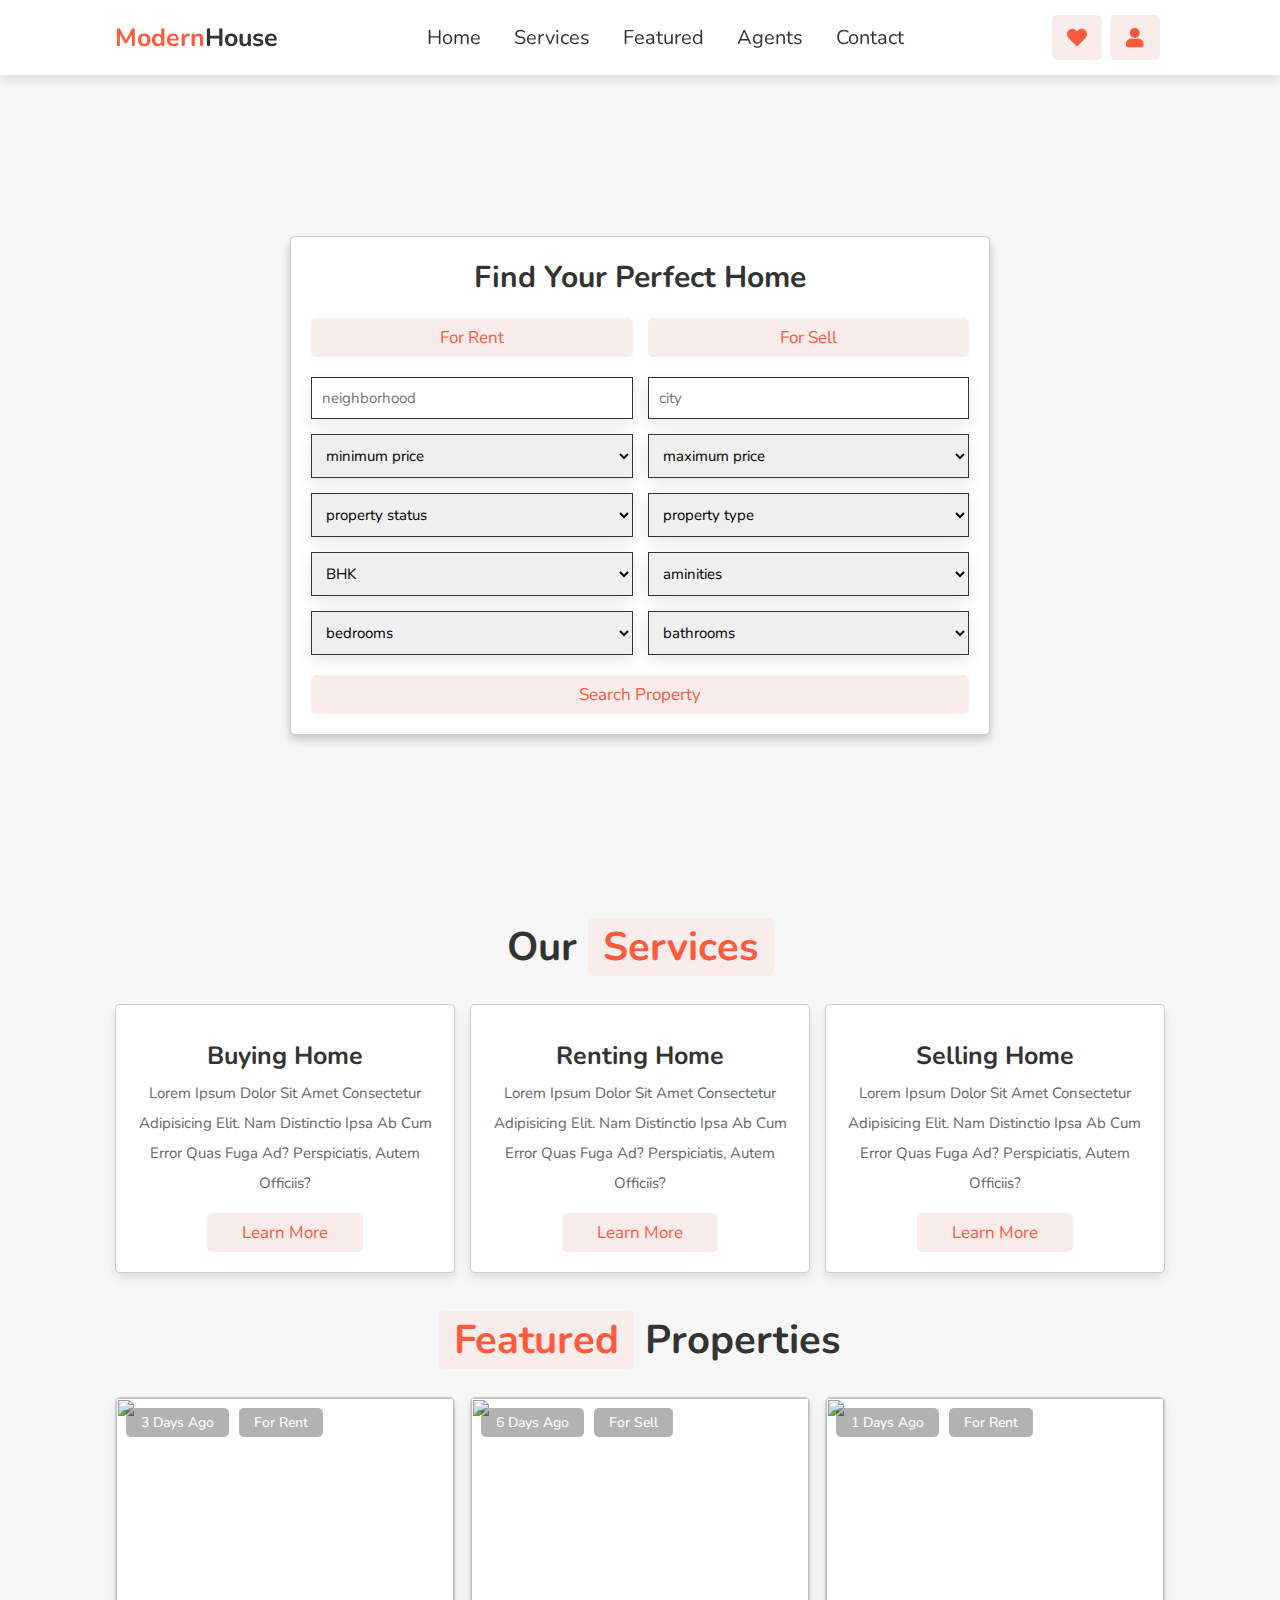
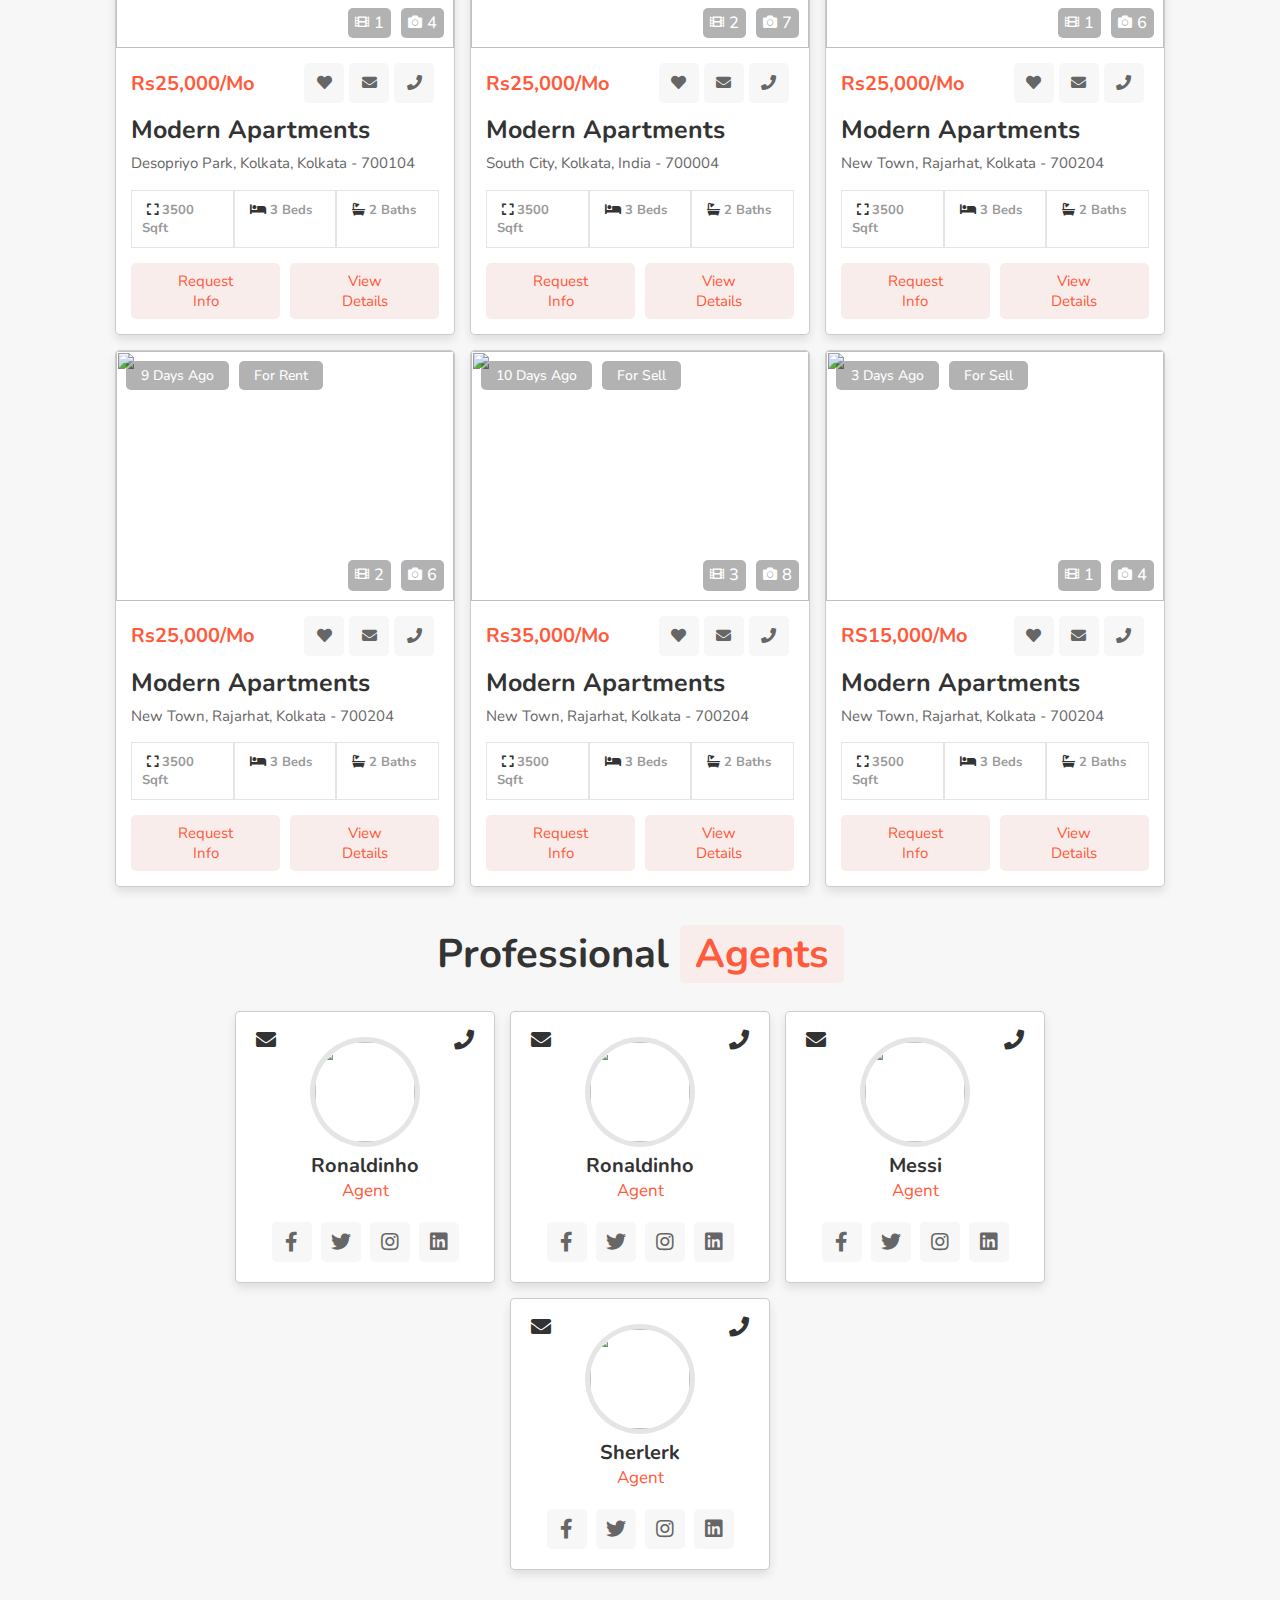
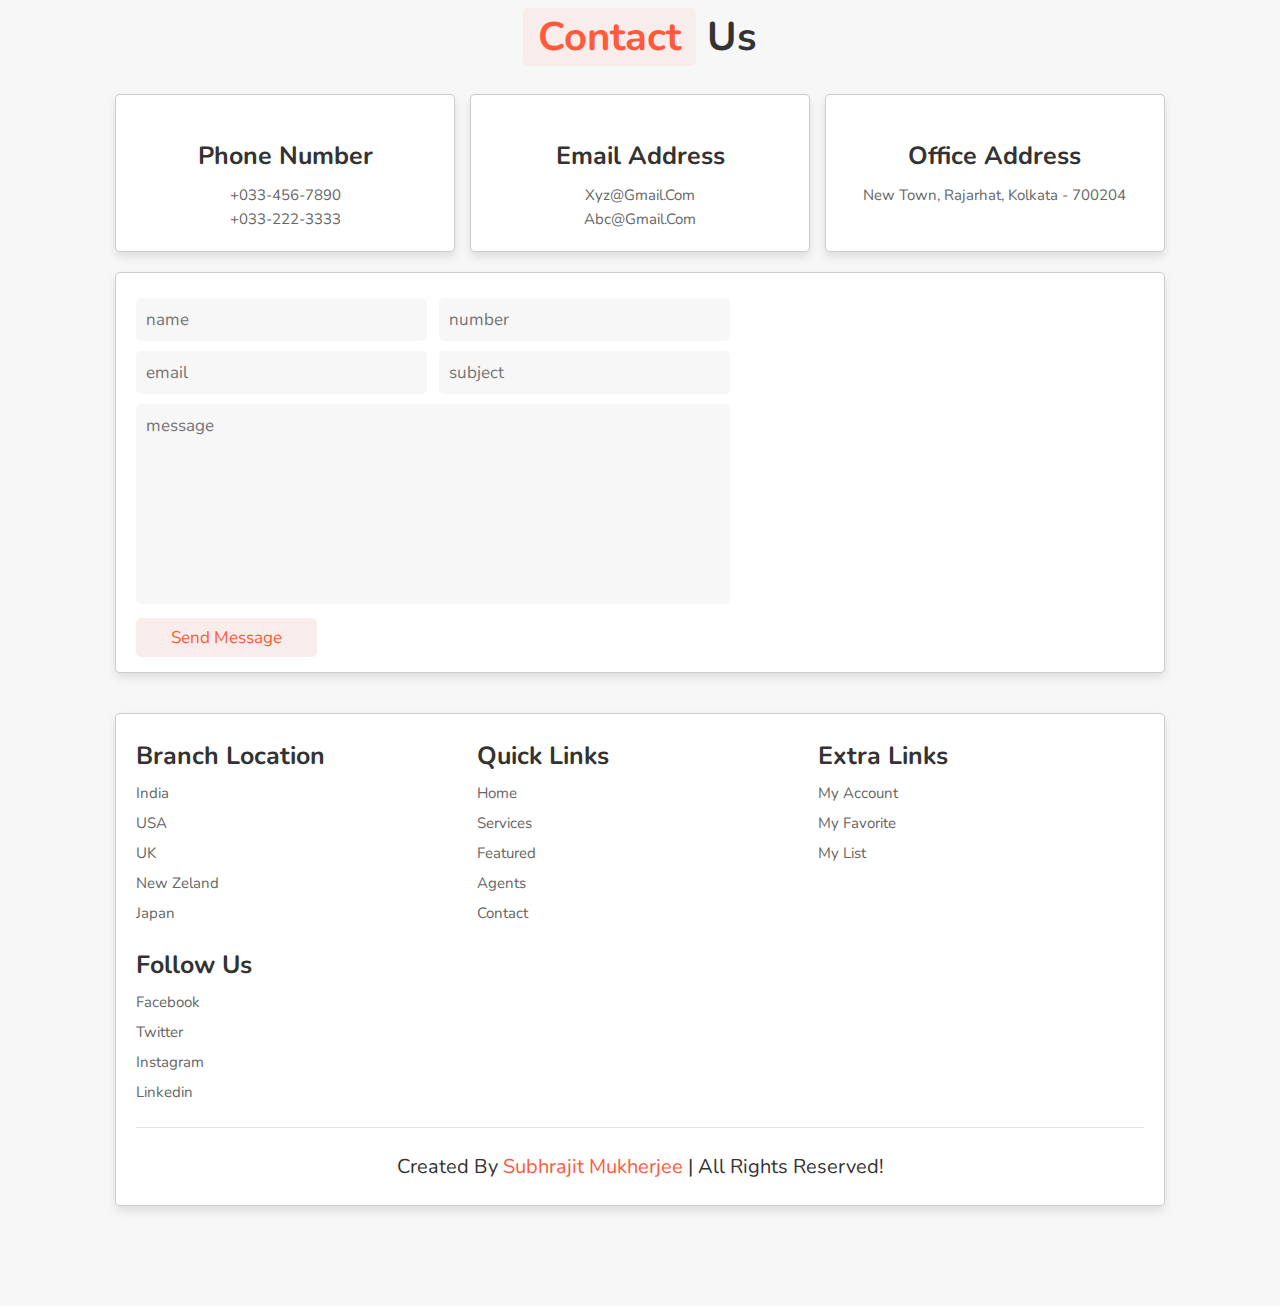
==== index.html @ c521984c "Add files via upload" ====
<!DOCTYPE html>
<html lang="en">
<head>
    <meta charset="UTF-8">
    <meta http-equiv="X-UA-Compatible" content="IE=edge">
    <meta name="viewport" content="width=device-width, initial-scale=1.0">
    <title>Modern House</title>
    <link rel="stylesheet" href="https://cdnjs.cloudflare.com/ajax/libs/font-awesome/5.15.3/css/all.min.css">
    <link rel="stylesheet" href="style.css">

</head>
<body>
<header>

    <a href="#" class="logo"><span>Modern</span>House</a>

    <nav class="navbar">
        <a href="#home">home</a>
        <a href="#services">services</a>
        <a href="#featured">featured</a>
        <a href="#agents">agents</a>
        <a href="#contact">contact</a>
    </nav>

    <div class="icons">
        <div id="menu-bars" class="fas fa-bars"></div>
        <a href="#" class="fas fa-heart"></a>
        <a href="#" class="fas fa-user"></a>
    </div>

</header>


<section class="home" id="home">

    <form action="">

        <h3>find your perfect home</h3>

        <div class="buttons-container">
            <a href="#" class="btn">for rent</a>
            <a href="#" class="btn">for sell</a>
        </div>

        <div class="inputBox">
            <input type="search" name="" placeholder="neighborhood" id="">
            <input type="search" name="" placeholder="city" id="">
            <select name="" id="">
                <option value="" disabled hidden selected>minimum price</option>
                <option value="Rs.5000">Rs.5000</option>
                <option value="Rs.10000">Rs10000</option>
                <option value="Rs15000">Rs15000</option>
                <option value="Rs20000">Rs20000</option>
                <option value="Rs25000">Rs25000</option>
            </select>
            <select name="" id="">
                <option value="" disabled hidden selected>maximum price</option>
                <option value="Rs30000">Rs30000</option>
                <option value="Rs35000">Rs35000</option>
                <option value="Rs40000">Rs40000</option>
                <option value="Rs45000">Rs45000</option>
                <option value="Rs50000">Rs50000</option>
            </select>
            <select name="" id="">
                <option value="" disabled hidden selected>property status</option>
                <option value="Ready To Move">Ready To Move</option>
                <option value="under construction">under construction</option>
                <option value="furnished">furnished</option>
                <option value="semi-furnished">semi-furnished</option>
                <option value="unfurnished">unfurnished</option>
            </select>
            <select name="" id="">
                <option value="" disabled hidden selected>property type</option>
                <option value="flat">flat</option>
                <option value="house">house</option>
                <option value="shop">shop</option>
                <option value="warehouse">warehouse</option>
                <option value="land">land</option>
            </select>
            <select name="" id="">
                <option value="" disabled hidden selected>BHK</option>
                <option value="1 BHK">1 BHK</option>
                <option value="2 BHK">2 BHK</option>
                <option value="3 BHK">3 BHK</option>
                <option value="4 BHK">4 BHK</option>
                <option value="5 BHK">5 BHK</option>
            </select>
            <select name="" id="">
                <option value="" disabled hidden selected>aminities</option>
                <option value="parking space">parking space</option>
                <option value="swimming pool">swimming pool</option>
                <option value="playground">playground</option>
                <option value="security">security</option>
                <option value="all">all</option>
            </select>
            <select name="" id="">
                <option value="" disabled hidden selected>bedrooms</option>
                <option value="1 bedroom">1 bedroom</option>
                <option value="2 bedroom">2 bedroom</option>
                <option value="3 bedroom">3 bedroom</option>
                <option value="4 bedroom">4 bedroom</option>
                <option value="5 bedroom">5 bedroom</option>
            </select>
            <select name="" id="">
                <option value="" disabled hidden selected>bathrooms</option>
                <option value="1 bathroom">1 bathroom</option>
                <option value="2 bathroom">2 bathroom</option>
                <option value="3 bathroom">3 bedroom</option>
                <option value="4 bathroom">4 bathroom</option>
                <option value="5 bathroom">5 bathroom</option>
            </select>
        </div>

        <input type="submit" value="search property" class="btn">

    </form>

</section>


<section class="services" id="services">

    <h1 class="heading"> our <span>services</span> </h1>

    <div class="box-container">

        <div class="box">
            <img src="images/s-1.png" alt="">
            <h3>buying home</h3>
            <p>Lorem ipsum dolor sit amet consectetur adipisicing elit. Nam distinctio ipsa ab cum error quas fuga ad? Perspiciatis, autem officiis?</p>
            <a href="#" class="btn">learn more</a>
        </div>

        <div class="box">
            <img src="images/s-2.png" alt="">
            <h3>renting home</h3>
            <p>Lorem ipsum dolor sit amet consectetur adipisicing elit. Nam distinctio ipsa ab cum error quas fuga ad? Perspiciatis, autem officiis?</p>
            <a href="#" class="btn">learn more</a>
        </div>

        <div class="box">
            <img src="images/s-3.png" alt="">
            <h3>selling home</h3>
            <p>Lorem ipsum dolor sit amet consectetur adipisicing elit. Nam distinctio ipsa ab cum error quas fuga ad? Perspiciatis, autem officiis?</p>
            <a href="#" class="btn">learn more</a>
        </div>

    </div>

</section>


<section class="featured" id="featured">

    <h1 class="heading"> <span>featured</span> properties </h1>

    <div class="box-container">

        <div class="box">
            <div class="image-container">
                <img src="images/img-1.jpg" alt="">
                <div class="info">
                    <h3>3 days ago</h3>
                    <h3>for rent</h3>
                </div>
                <div class="icons">
                    <a href="#" class="fas fa-film"><h3>1</h3></a>
                    <a href="#" class="fas fa-camera"><h3>4</h3></a>
                </div>
            </div>
            <div class="content">
                <div class="price">
                    <h3>Rs25,000/mo</h3>
                    <a href="#" class="fas fa-heart"></a>
                    <a href="#" class="fas fa-envelope"></a>
                    <a href="#" class="fas fa-phone"></a>
                </div>
                <div class="location">
                    <h3>modern apartments</h3>
                    <p>Desopriyo Park, Kolkata, kolkata - 700104</p>
                </div>
                <div class="details">
                    <h3> <i class="fas fa-expand"></i> 3500 sqft </h3>
                    <h3> <i class="fas fa-bed"></i> 3 beds </h3>
                    <h3> <i class="fas fa-bath"></i> 2 baths </h3>
                </div>
                <div class="buttons">
                    <a href="#" class="btn">request info</a>
                    <a href="#" class="btn">view details</a>
                </div>
            </div>
        </div>

        <div class="box">
            <div class="image-container">
                <img src="images/img-2.jpg" alt="">
                <div class="info">
                    <h3>6 days ago</h3>
                    <h3>for sell</h3>
                </div>
                <div class="icons">
                    <a href="#" class="fas fa-film"><h3>2</h3></a>
                    <a href="#" class="fas fa-camera"><h3>7</h3></a>
                </div>
            </div>
            <div class="content">
                <div class="price">
                    <h3>Rs25,000/mo</h3>
                    <a href="#" class="fas fa-heart"></a>
                    <a href="#" class="fas fa-envelope"></a>
                    <a href="#" class="fas fa-phone"></a>
                </div>
                <div class="location">
                    <h3>modern apartments</h3>
                    <p>South City, kolkata, india - 700004</p>
                </div>
                <div class="details">
                    <h3> <i class="fas fa-expand"></i> 3500 sqft </h3>
                    <h3> <i class="fas fa-bed"></i> 3 beds </h3>
                    <h3> <i class="fas fa-bath"></i> 2 baths </h3>
                </div>
                <div class="buttons">
                    <a href="#" class="btn">request info</a>
                    <a href="#" class="btn">view details</a>
                </div>
            </div>
        </div>

        <div class="box">
            <div class="image-container">
                <img src="images/img-3.jpg" alt="">
                <div class="info">
                    <h3>1 days ago</h3>
                    <h3>for rent</h3>
                </div>
                <div class="icons">
                    <a href="#" class="fas fa-film"><h3>1</h3></a>
                    <a href="#" class="fas fa-camera"><h3>6</h3></a>
                </div>
            </div>
            <div class="content">
                <div class="price">
                    <h3>Rs25,000/mo</h3>
                    <a href="#" class="fas fa-heart"></a>
                    <a href="#" class="fas fa-envelope"></a>
                    <a href="#" class="fas fa-phone"></a>
                </div>
                <div class="location">
                    <h3>modern apartments</h3>
                    <p>New Town, Rajarhat, kolkata - 700204</p>
                </div>
                <div class="details">
                    <h3> <i class="fas fa-expand"></i> 3500 sqft </h3>
                    <h3> <i class="fas fa-bed"></i> 3 beds </h3>
                    <h3> <i class="fas fa-bath"></i> 2 baths </h3>
                </div>
                <div class="buttons">
                    <a href="#" class="btn">request info</a>
                    <a href="#" class="btn">view details</a>
                </div>
            </div>
        </div>

        <div class="box">
            <div class="image-container">
                <img src="images/img-4.jpg" alt="">
                <div class="info">
                    <h3>9 days ago</h3>
                    <h3>for rent</h3>
                </div>
                <div class="icons">
                    <a href="#" class="fas fa-film"><h3>2</h3></a>
                    <a href="#" class="fas fa-camera"><h3>6</h3></a>
                </div>
            </div>
            <div class="content">
                <div class="price">
                    <h3>Rs25,000/mo</h3>
                    <a href="#" class="fas fa-heart"></a>
                    <a href="#" class="fas fa-envelope"></a>
                    <a href="#" class="fas fa-phone"></a>
                </div>
                <div class="location">
                    <h3>modern apartments</h3>
                    <p>New Town, Rajarhat, kolkata - 700204</p>
                </div>
                <div class="details">
                    <h3> <i class="fas fa-expand"></i> 3500 sqft </h3>
                    <h3> <i class="fas fa-bed"></i> 3 beds </h3>
                    <h3> <i class="fas fa-bath"></i> 2 baths </h3>
                </div>
                <div class="buttons">
                    <a href="#" class="btn">request info</a>
                    <a href="#" class="btn">view details</a>
                </div>
            </div>
        </div>

        <div class="box">
            <div class="image-container">
                <img src="images/img-5.jpg" alt="">
                <div class="info">
                    <h3>10 days ago</h3>
                    <h3>for sell</h3>
                </div>
                <div class="icons">
                    <a href="#" class="fas fa-film"><h3>3</h3></a>
                    <a href="#" class="fas fa-camera"><h3>8</h3></a>
                </div>
            </div>
            <div class="content">
                <div class="price">
                    <h3>Rs35,000/mo</h3>
                    <a href="#" class="fas fa-heart"></a>
                    <a href="#" class="fas fa-envelope"></a>
                    <a href="#" class="fas fa-phone"></a>
                </div>
                <div class="location">
                    <h3>modern apartments</h3>
                    <p>New Town, Rajarhat, kolkata - 700204</p>
                </div>
                <div class="details">
                    <h3> <i class="fas fa-expand"></i> 3500 sqft </h3>
                    <h3> <i class="fas fa-bed"></i> 3 beds </h3>
                    <h3> <i class="fas fa-bath"></i> 2 baths </h3>
                </div>
                <div class="buttons">
                    <a href="#" class="btn">request info</a>
                    <a href="#" class="btn">view details</a>
                </div>
            </div>
        </div>

        <div class="box">
            <div class="image-container">
                <img src="images/img-6.jpg" alt="">
                <div class="info">
                    <h3>3 days ago</h3>
                    <h3>for sell</h3>
                </div>
                <div class="icons">
                    <a href="#" class="fas fa-film"><h3>1</h3></a>
                    <a href="#" class="fas fa-camera"><h3>4</h3></a>
                </div>
            </div>
            <div class="content">
                <div class="price">
                    <h3>RS15,000/mo</h3>
                    <a href="#" class="fas fa-heart"></a>
                    <a href="#" class="fas fa-envelope"></a>
                    <a href="#" class="fas fa-phone"></a>
                </div>
                <div class="location">
                    <h3>modern apartments</h3>
                    <p>New Town, Rajarhat, kolkata - 700204</p>
                </div>
                <div class="details">
                    <h3> <i class="fas fa-expand"></i> 3500 sqft </h3>
                    <h3> <i class="fas fa-bed"></i> 3 beds </h3>
                    <h3> <i class="fas fa-bath"></i> 2 baths </h3>
                </div>
                <div class="buttons">
                    <a href="#" class="btn">request info</a>
                    <a href="#" class="btn">view details</a>
                </div>
            </div>
        </div>

    </div>
    
</section>

<section class="agents" id="agents">

    <h1 class="heading"> professional <span>agents</span> </h1>

    <div class="box-container">

        <div class="box">
            <a href="#" class="fas fa-envelope"></a>
            <a href="#" class="fas fa-phone"></a>
            <img src="images/pic-1.png" alt="">
            <h3>Ronaldinho</h3>
            <span>agent</span>
            <div class="share">
                <a href="#" class="fab fa-facebook-f"></a>
                <a href="#" class="fab fa-twitter"></a>
                <a href="#" class="fab fa-instagram"></a>
                <a href="#" class="fab fa-linkedin"></a>
            </div>
        </div>

        <div class="box">
            <a href="#" class="fas fa-envelope"></a>
            <a href="#" class="fas fa-phone"></a>
            <img src="images/pic-2.png" alt="">
            <h3>Ronaldinho</h3>
            <span>agent</span>
            <div class="share">
                <a href="#" class="fab fa-facebook-f"></a>
                <a href="#" class="fab fa-twitter"></a>
                <a href="#" class="fab fa-instagram"></a>
                <a href="#" class="fab fa-linkedin"></a>
            </div>
        </div>

        <div class="box">
            <a href="#" class="fas fa-envelope"></a>
            <a href="#" class="fas fa-phone"></a>
            <img src="images/pic-3.png" alt="">
            <h3>Messi</h3>
            <span>agent</span>
            <div class="share">
                <a href="#" class="fab fa-facebook-f"></a>
                <a href="#" class="fab fa-twitter"></a>
                <a href="#" class="fab fa-instagram"></a>
                <a href="#" class="fab fa-linkedin"></a>
            </div>
        </div>

        <div class="box">
            <a href="#" class="fas fa-envelope"></a>
            <a href="#" class="fas fa-phone"></a>
            <img src="images/pic-4.png" alt="">
            <h3>Sherlerk</h3>
            <span>agent</span>
            <div class="share">
                <a href="#" class="fab fa-facebook-f"></a>
                <a href="#" class="fab fa-twitter"></a>
                <a href="#" class="fab fa-instagram"></a>
                <a href="#" class="fab fa-linkedin"></a>
            </div>
        </div>

    </div>

</section>

<section class="contact" id="contact">

<h1 class="heading"> <span>contact</span> us </h1>

<div class="icons-container">

    <div class="icons">
        <img src="images/icon-1.png" alt="">
        <h3>phone number</h3>
        <p>+033-456-7890</p>
        <p>+033-222-3333</p>
    </div>

    <div class="icons">
        <img src="images/icon-2.png" alt="">
        <h3>email address</h3>
        <p>xyz@gmail.com</p>
        <p>abc@gmail.com</p>
    </div>

     <div class="icons">
        <img src="images/icon-3.png" alt="">
        <h3>office address</h3>
        <p>New Town, Rajarhat, kolkata - 700204</p>
    </div>

</div>
<div class="row">
    <form action="">
        <div class="inputBox">
            <input type="text" placeholder="name">
            <input type="number" placeholder="number">
        </div>
        <div class="inputBox">
            <input type="email" placeholder="email">
            <input type="text" placeholder="subject">
        </div>
        <textarea name="" placeholder="message" id="" cols="30" rows="10"></textarea>
        <input type="submit" value="send message" class="btn">
    </form>
    <iframe class="map" src="https://www.google.com/maps/place/James+Prinsep+Ghat/@22.553347,88.3310941,17z/data=!4m6!3m5!1s0x3a0277e8759cc711:0xd07fc37f36f0e58f!4b1!8m2!3d22.5552828!4d88.3311699"allowfullscreen="" loading="lazy"></iframe>
</div>
</section>
<section class="footer">
    <div class="footer-container">
        <div class="box-container">
            <div class="box">
                <h3>branch location</h3>
                <a href="#">india</a>
                <a href="#">USA</a>
                <a href="#">UK</a>
                <a href="#">New Zeland</a>
                <a href="#">japan</a>
            </div> 
            <div class="box">
                <h3>quick links</h3>
                <a href="#">home</a>
                <a href="#">services</a>
                <a href="#">featured</a>
                <a href="#">agents</a>
                <a href="#">contact</a>
            </div> 
            <div class="box">
                <h3>extra links</h3>
                <a href="#">my account</a>
                <a href="#">my favorite</a>
                <a href="#">my list</a>
            </div> 
            <div class="box">
                <h3>follow us</h3>
                <a href="#">facebook</a>
                <a href="#">twitter</a>
                <a href="#">instagram</a>
                <a href="#">linkedin</a>
            </div> 
        </div>
        <div class="credit">created by <span> Subhrajit Mukherjee </span> | all rights reserved! </div>
    </div>
</section>
<script src="scripts.js"></script>
</body>
</html>
---- style.css ----
@import url('https://fonts.googleapis.com/css2?family=Nunito:wght@200;300;400;600;700&display=swap');

:root{
    --red:#ff5a3c;
    --light-red:#f9edeb;
}
*{
    font-family: 'Nunito', sans-serif;
    margin:0; padding:0;
    box-sizing: border-box;
    outline: none; border:none;
    text-decoration: none;
    text-transform: capitalize;
}
html{
    font-size: 62.5%;
    overflow-x: hidden;
    scroll-behavior: smooth;
    scroll-padding-top: 7rem;
}
body{
    background:#f7f7f7;
}
section{
    padding:2rem 9%;
}
.btn{
    margin-top: 1rem;
    display: inline-block;
    padding:.8rem 3.5rem;
    border-radius: .5rem;
    font-size: 1.7rem;
    color:var(--red);
    background:var(--light-red);
    cursor: pointer;
    text-align: center;
}
.btn:hover{
    background:var(--red);
    color:#fff;
}
.heading{
    text-align: center;
    color:#333;
    font-size: 4rem;
    padding-bottom: 3rem;
}
.heading span{
    color:var(--red);
    background:var(--light-red);
    border-radius: .5rem;
    padding:.2rem 1.5rem;
}
header{
    position: fixed;
    top:0; left:0; right:0;
    z-index: 1000;
    background:#fff;
    padding:1.5rem 9%;
    box-shadow: 0 .5rem 1rem rgba(0,0,0,.1);
    display: flex;
    align-items: center;
    justify-content: space-between;
}
header .logo{
    font-weight: bolder;
    font-size: 2.5rem;
    color:#333;
}
header .logo span{
    color:var(--red);
}
header .navbar a{
    color:#333;
    font-size: 2rem;
    padding:0 1.5rem;
}
header .navbar a:hover{
    color:var(--red);
}
header .icons #menu-bars,
header .icons a{
    height:4.5rem;
    line-height: 4.5rem;
    width:5rem;
    font-size: 2rem;
    margin-right: .5rem;
    border-radius: .5rem;
    color:var(--red);
    background:var(--light-red);
    text-align: center;
}
header .icons #menu-bars:hover,
header .icons a:hover{
    background-color:var(--red);
    color:#fff;
}
header .icons #menu-bars{
    display: none;
}
.home{
    min-height: 100vh;
    background:url(../images/home-bg.jpg) no-repeat;
    background-size: cover;
    background-position: center;
    background-attachment: fixed;
    display: flex;
    align-items: center;
    justify-content: center;
}
.home form{
    margin-top: 7rem;
    background:#fff;
    border-radius: .5rem;
    box-shadow: 0 .5rem 1rem rgba(0,0,0,.2);
    border:.1rem solid rgba(0,0,0,.2);
    width:70rem;
    padding:2rem;
}
.home form h3{
    text-align: center;
    color:#333;
    font-size: 3rem;
}
.home form .buttons-container{
    display: flex;
    gap:1.5rem;
}

.home form .buttons-container .btn{
    flex:1;
}
.home form .inputBox{
    display: flex;
    flex-wrap: wrap;
    gap:1.5rem;
    margin-top: 2rem;
}
.home form .inputBox input,
.home form .inputBox select{
    flex:1 1 25rem;
    border:.1rem solid #333;
    box-shadow: 0 .5rem 1.5rem rgba(0,0,0,.1);
    font-size: 1.5rem;
    padding:1rem;
    text-transform: none;
}
.home form .btn{
    width: 100%;
    margin-top: 2rem;
}
.services .box-container{
    display: flex;
    flex-wrap: wrap;
    gap:1.5rem;
}
.services .box-container .box{
    flex:1 1 30rem;
    border-radius: .5rem;
    background:#fff;
    box-shadow: 0 .5rem 1rem rgba(0,0,0,.1);
    border:.1rem solid rgba(0,0,0,.2);
    text-align: center;
    padding:2rem;
}
.services .box-container .box h3{
    font-size: 2.5rem;
    color:#333;
}
.services .box-container .box p{
    font-size: 1.5rem;
    color:#666;
    padding:.5rem 0;
    line-height: 2;
}
.featured .box-container{
    display: flex;
    flex-wrap: wrap;
    gap:1.5rem;
}
.featured .box-container .box{
    border:.1rem solid rgba(0,0,0,.2);
    box-shadow: 0 .5rem 1rem rgba(0,0,0,.1);
    border-radius: .5rem;
    overflow:hidden;
    background:#fff;
    flex:1 1 30rem;
}
.featured .box-container .box .image-container{
    overflow:hidden;
    position: relative;
    width: 100%;
    height: 25rem;
}
.featured .box-container .box .image-container img{
    width: 100%;
    height: 100%;
    object-fit: cover;
    transition: .2s linear;
}
.featured .box-container .box:hover .image-container img{
    transform: scale(1.1);
}
.featured .box-container .box .image-container .info{
    position: absolute;
    top:1rem; left:0;
    display: flex;
}
.featured .box-container .box .image-container .info h3{
    font-weight: 500;
    font-size: 1.4rem;
    color:#fff;
    background:rgba(0,0,0,.3);
    border-radius: .5rem;
    padding:.5rem 1.5rem;
    margin-left: 1rem;
}
.featured .box-container .box .image-container .icons{
    position: absolute;
    bottom:1rem; right:0;
    display: flex;
}
.featured .box-container .box .image-container .icons a{
    font-size: 1.4rem;
    color:#fff;
    display: flex;
    border-radius: .5rem;
    background: rgba(0,0,0,.3);
    margin-right: 1rem;
    padding:.7rem;
}
.featured .box-container .box .image-container .icons a h3{
    font-weight: 500;
    padding-left: .5rem;
}
.featured .box-container .box .image-container .icons a:hover{
    background:var(--red);
}
.featured .box-container .box .content{
    padding:1.5rem;
}

.featured .box-container .box .content .price{
    display: flex;
    align-items: center;
}
.featured .box-container .box .content .price h3{
    color:var(--red);
    font-size: 2rem;
    margin-right: auto;
}
.featured .box-container .box .content .price a{
    color:#666;
    font-size: 1.5rem;
    margin-right: .5rem;
    border-radius: .5rem;
    height:4rem;
    width:4rem;
    line-height: 4rem;
    text-align: center;
    background:#f7f7f7;
}
.featured .box-container .box .content .price a:hover{
    background:var(--red);
    color:#fff;
}
.featured .box-container .box .content .location{
    padding:1rem 0;
}
.featured .box-container .box .content .location h3{
    font-size: 2.5rem;
    color:#333;
}
.featured .box-container .box .content .location p{
    font-size: 1.5rem;
    color:#666;
    line-height: 1.5;
    padding-top: .5rem;
}
.featured .box-container .box .content .details{
    padding:.5rem 0;
    display: flex;
}
.featured .box-container .box .content .details h3{
    flex:1;
    padding:1rem;
    border:.1rem solid rgba(0,0,0,.1);
    color:#999;
    font-size: 1.3rem;
}
.featured .box-container .box .content .details h3 i{
    color:#333;
    padding-left: .5rem;
}
.featured .box-container .box .content .buttons{
    display: flex;
    gap:1rem;
}
.featured .box-container .box .content .buttons .btn{
    flex:1;
    font-size: 1.5rem;
}
.agents .box-container{
    display: flex;
    flex-wrap: wrap;
    gap:1.5rem;
    justify-content: center;
}
.agents .box-container .box{
    background:#fff;
    text-align: center;
    border:.1rem solid rgba(0,0,0,.2);
    box-shadow: 0 .5rem 1rem rgba(0,0,0,.1);
    border-radius: .5rem;
    padding:2rem;
    position: relative;
    width:26rem;
}
.agents .box-container .box .fa-envelope{
    position: absolute;
    top:1.8rem; left:2rem;
    color:#333;
    font-size: 2rem;
}
.agents .box-container .box .fa-envelope:hover{
    color:var(--red);
}
.agents .box-container .box .fa-phone{
    position: absolute;
    top:1.8rem; right:2rem;
    color:#333;
    font-size: 2rem;
}
.agents .box-container .box .fa-phone:hover{
    color:var(--red);
}
.agents .box-container .box img{
    border-radius: 50%;
    box-shadow: 0 0 0 .5rem rgba(0,0,0,.1);
    object-fit: cover;
    height:10rem;
    width:10rem;
    margin:1rem 0;
}
.agents .box-container .box h3{
    font-size: 2rem;
    color:#333;
}
.agents .box-container .box span{
    font-size: 1.7rem;
    color:var(--red);
}
.agents .box-container .box .share{
    padding-top: 2rem;
}
.agents .box-container .box .share a{
    margin:0 .3rem;
    height:4rem;
    width:4rem;
    line-height: 4rem;
    background:#f7f7f7;
    color:#666;
    border-radius: .5rem;
    font-size: 2rem;
}
.agents .box-container .box .share a:hover{
    background:var(--red);
    color:#fff;
}
.contact .icons-container{
    display: flex;
    flex-wrap: wrap;
    gap:1.5rem;
    padding-bottom: 2rem;
}
.contact .icons-container .icons{
    flex:1 1 25rem;
    background: #fff;
    padding:2rem;
    border:.1rem solid rgba(0,0,0,.2);
    border-radius: .5rem;
    box-shadow: 0 .5rem 1rem rgba(0,0,0,.1);
    text-align: center;
}
.contact .icons-container .icons img{
    height:6rem;
}
.contact .icons-container .icons h3{
    font-size: 2.5rem;
    color:#333;
    padding:1rem 0;
}
.contact .icons-container .icons p{
    font-size: 1.5rem;
    color:#666;
    padding:.2rem 0;
}
.contact .row{
    background: #fff;
    border:.1rem solid rgba(0,0,0,.2);
    box-shadow: 0 .5rem 1rem rgba(0,0,0,.1);
    border-radius: .5rem;
    display: flex;
    flex-wrap: wrap-reverse;
    padding:1rem;
}
.contact .row form{
    flex:1 1 50rem;
    padding:.5rem 1rem;
}
.contact .row .map{
    flex:1 1 30rem;
    width:100%;
    padding:1rem;
}
.contact .row form .inputBox{
    display: flex;
    flex-wrap: wrap;
    justify-content: space-between;
}
.contact .row form textarea,
.contact .row form .inputBox input{
    margin-top: 1rem;
    padding:1rem;
    font-size: 1.7rem;
    color:#333;
    background: #f7f7f7;
    border-radius: .5rem;
    text-transform: none;
    width:49%;
}
.contact .row form textarea{
    width:100%;
    height:20rem;
    resize: none;
}
.contact .row form textarea:focus,
.contact .row form .inputBox input:focus{
    background-color: var(--light-red);
}
.footer .footer-container{
    background:#fff;
    border:.1rem solid rgba(0,0,0,.2);
    border-radius: .5rem;
    box-shadow: 0 .5rem 1rem rgba(0,0,0,.1);
    padding:2rem;
}
.footer .footer-container .box-container{
    display: flex;
    flex-wrap: wrap;
    gap:1.5rem;
}
.footer .footer-container .box-container .box{
    flex:1 1 25rem;
}
.footer .footer-container .box-container .box h3{
    font-size: 2.5rem;
    color:#333;
    padding:.5rem 0;
}
.footer .footer-container .box-container .box a{
    display: block;
    font-size: 1.5rem;
    color:#666;
    padding:.5rem 0;
}
.footer .footer-container .box-container .box a:hover{
    color:var(--red);
    text-decoration: underline;
}
.footer .footer-container .credit{
    margin-top: 2rem;
    padding:.5rem;
    padding-top: 2.5rem;
    font-size: 2rem;
    text-align: center;
    color:#333;
    border-top: .1rem solid rgba(0,0,0,.1);
}
.footer .footer-container .credit span{
    color:var(--red);
}
.footer .footer-container {
    margin-bottom: 8rem;
}
@media (max-width:991px){
    html{
        font-size:55%;
    }
    header{
        padding:1.5rem 1rem;
    }
    section{
        padding:1.5rem;
    }
}
@media (max-width:768px){
    header .icons #menu-bars{
        display: inline-block;
    }
    header .navbar{
        position: absolute;
        left:0; right:0; top:100%;
        background:#f7f7f7;
        border-top: .1rem solid #333;
        border-bottom: .1rem solid #333;
        transition: .2s linear;
        clip-path: polygon(0 0, 100% 0, 100% 0, 0 0);
    }
    header .navbar.active{
        clip-path: polygon(0 0, 100% 0, 100% 100%, 0% 100%);
    }
    header .navbar a{
        display: block;
        padding:1.5rem;
        margin:1.5rem;
        background:#fff;
        border:.1rem solid #333;
        box-shadow: 0 .5rem 1rem rgba(0,0,0,.1);
        border-radius: .5rem;
    }
}
@media (max-width:450px){

    html{
        font-size:50%;
    }

    .contact .row form .inputBox input{
        width: 100%;
    }

}
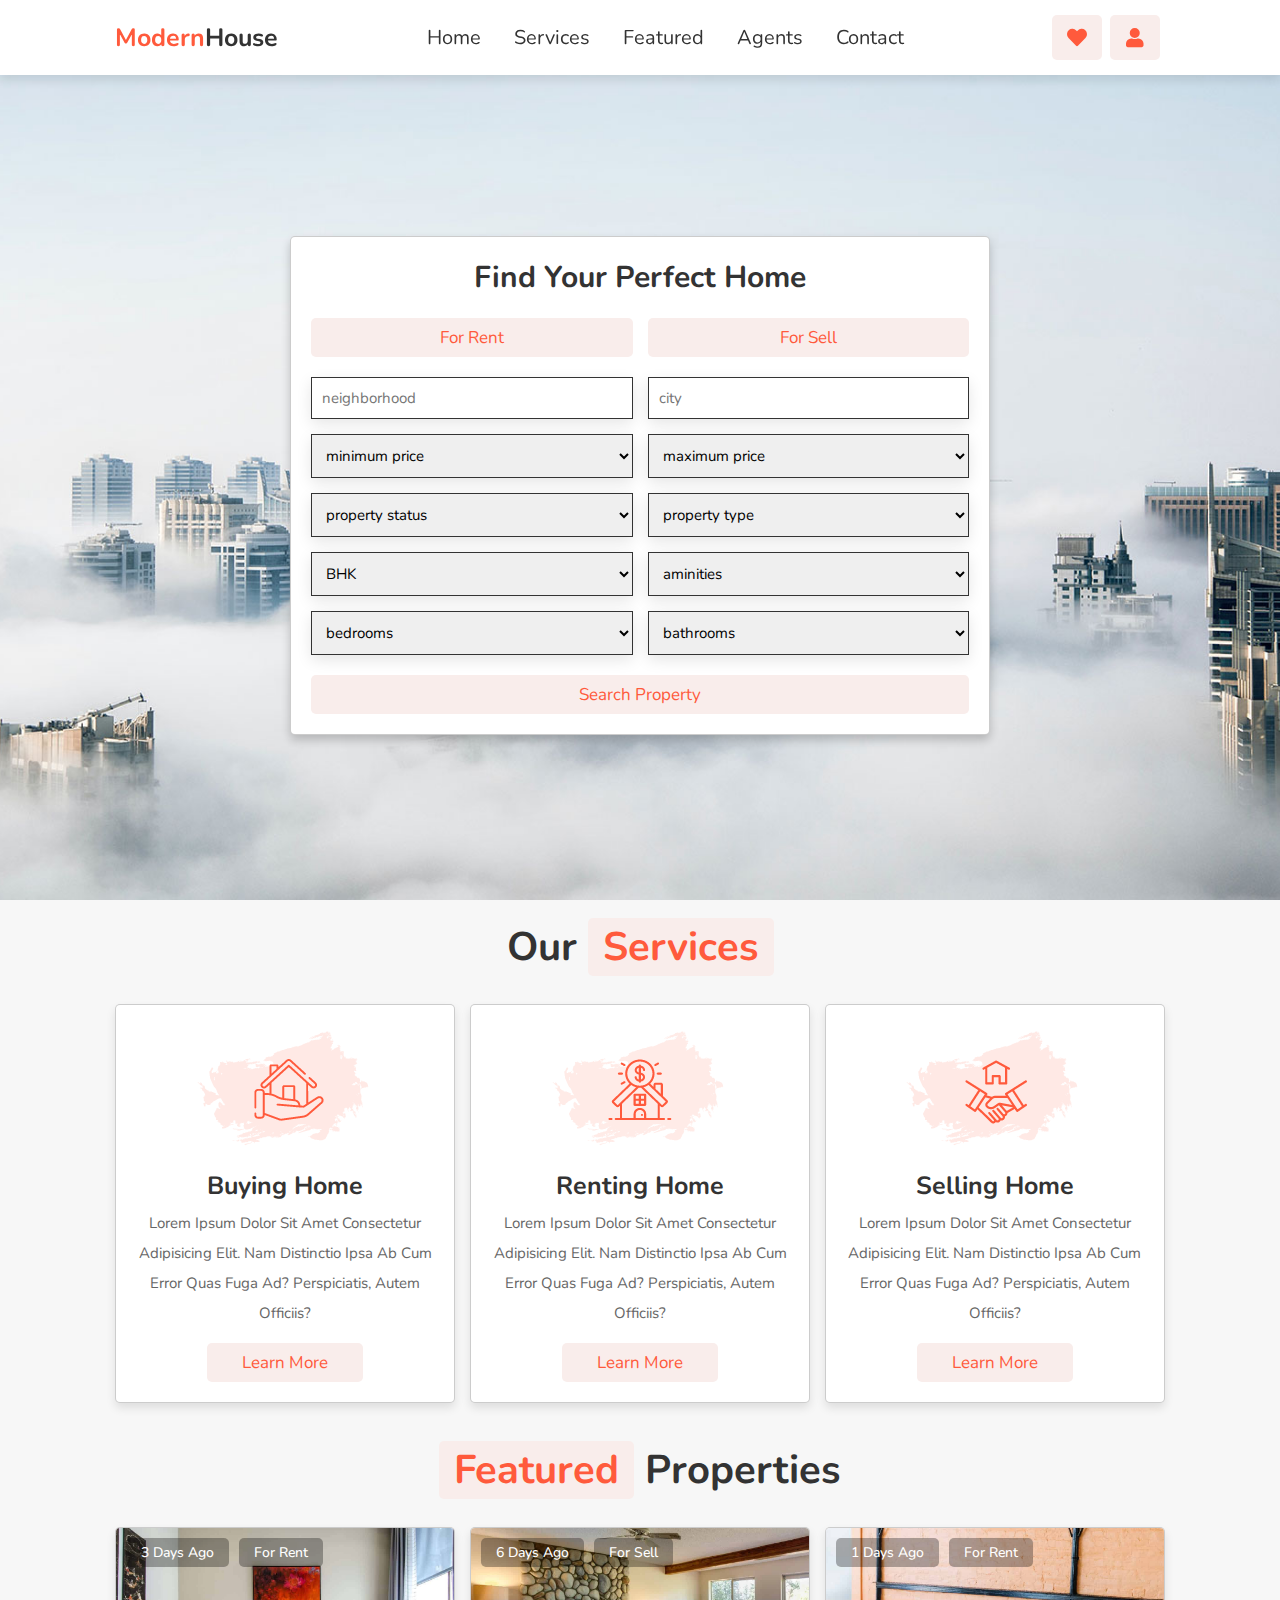
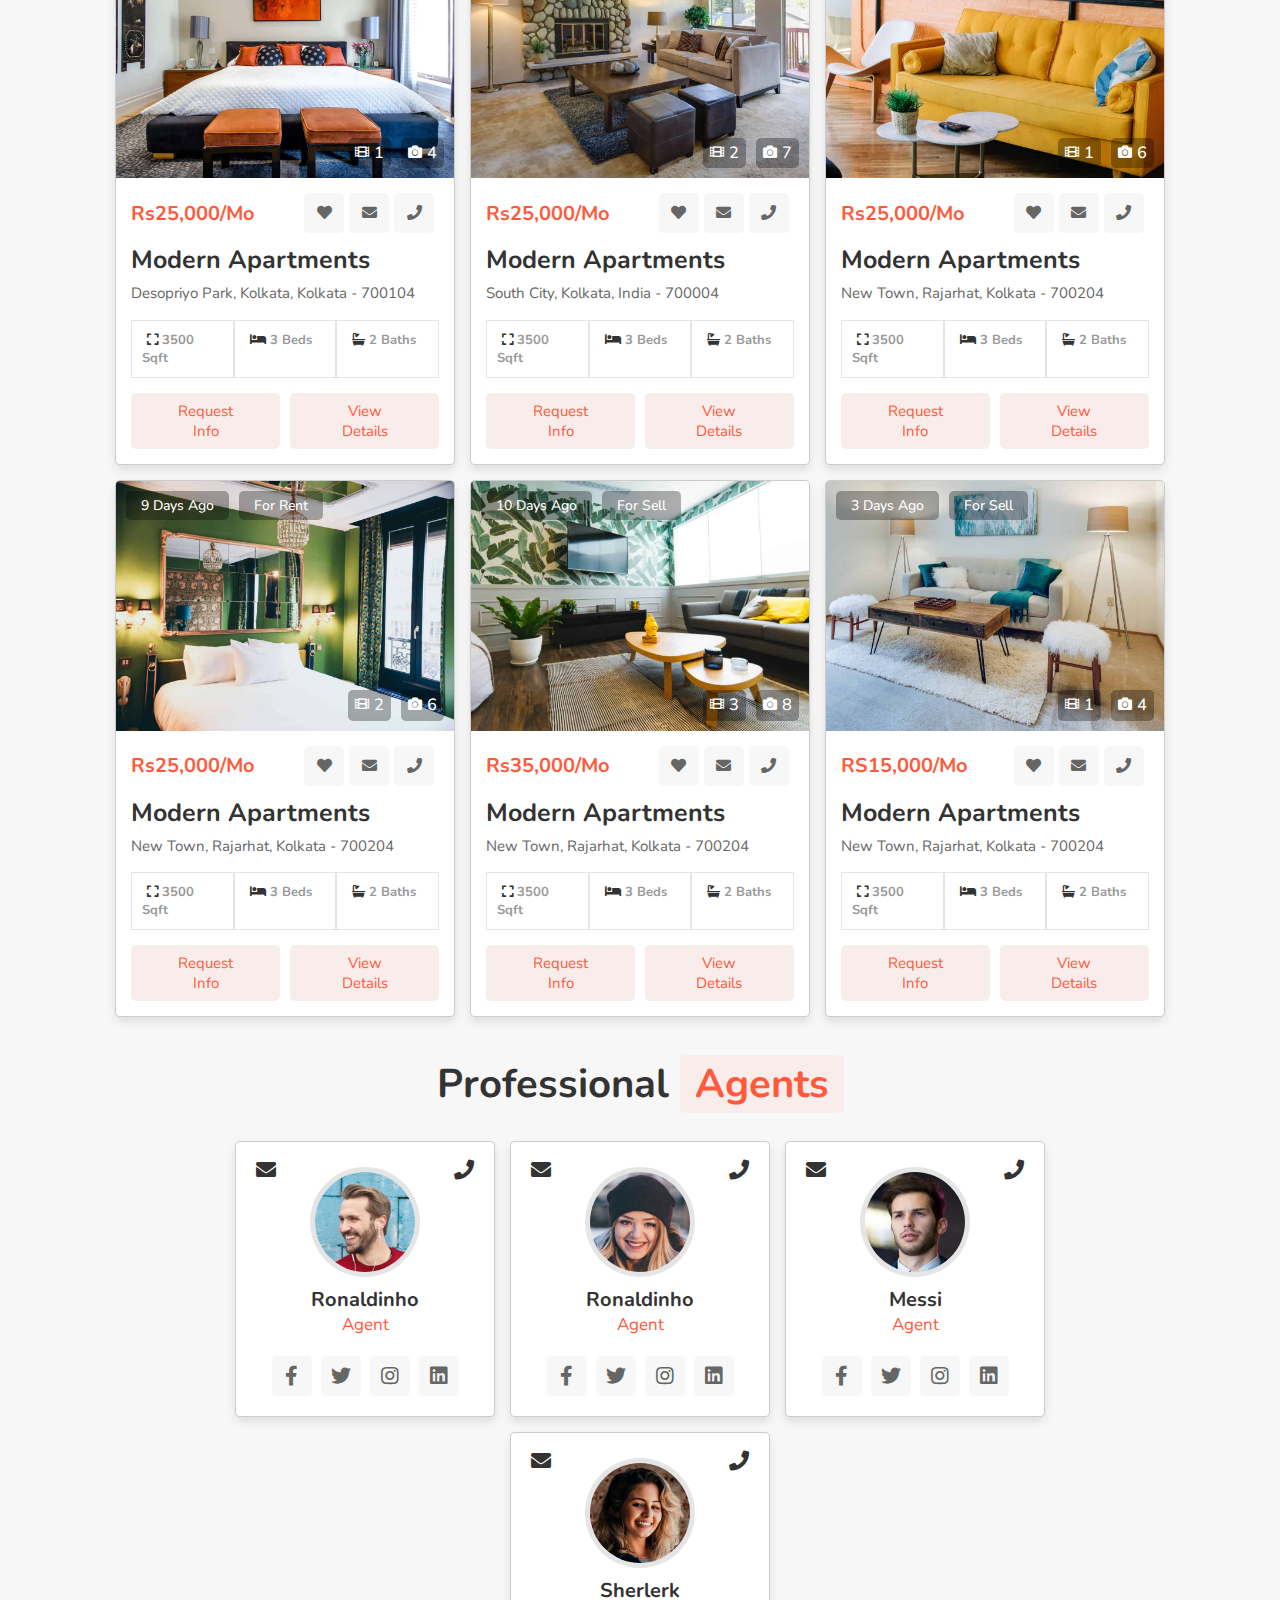
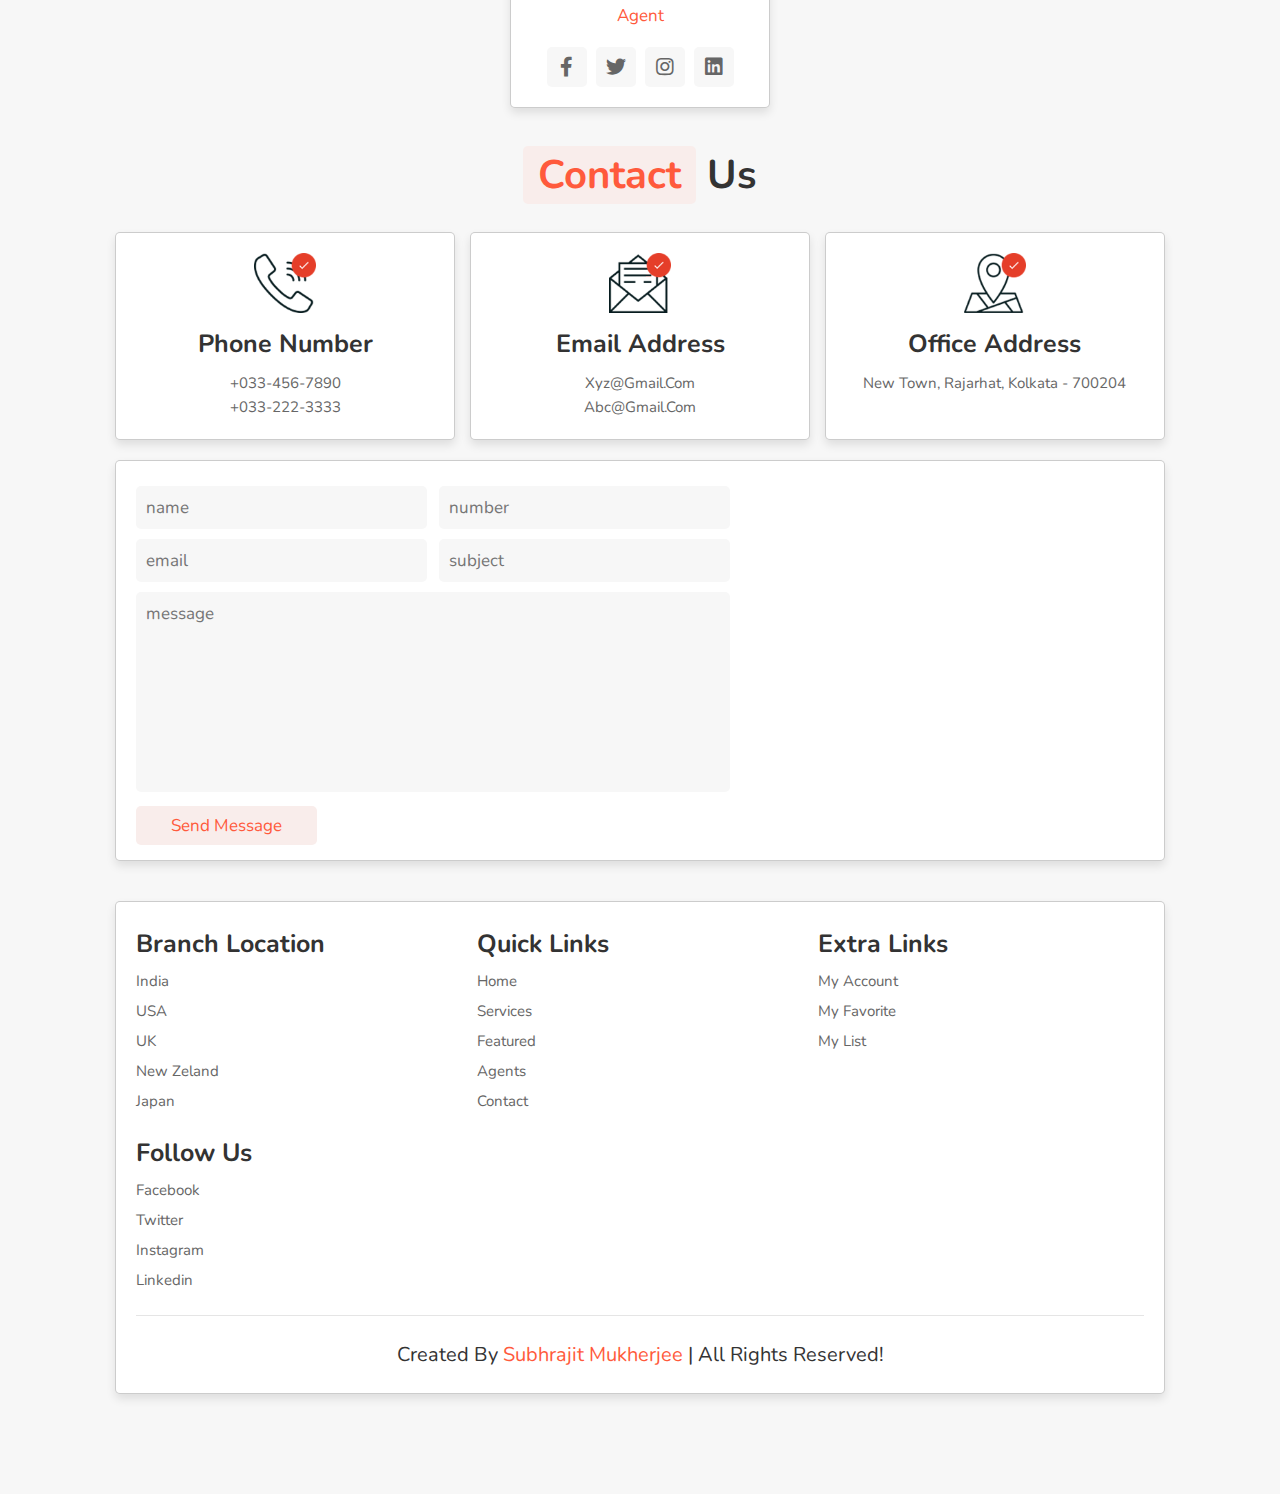
==== commit 416e4f39: "Update index.html" ====
--- a/index.html
+++ b/index.html
@@ -25,7 +25,7 @@
     <div class="icons">
         <div id="menu-bars" class="fas fa-bars"></div>
         <a href="#" class="fas fa-heart"></a>
-        <a href="#" class="fas fa-user"></a>
+        <a href="login.html" class="fas fa-user"></a>
     </div>
 
 </header>
